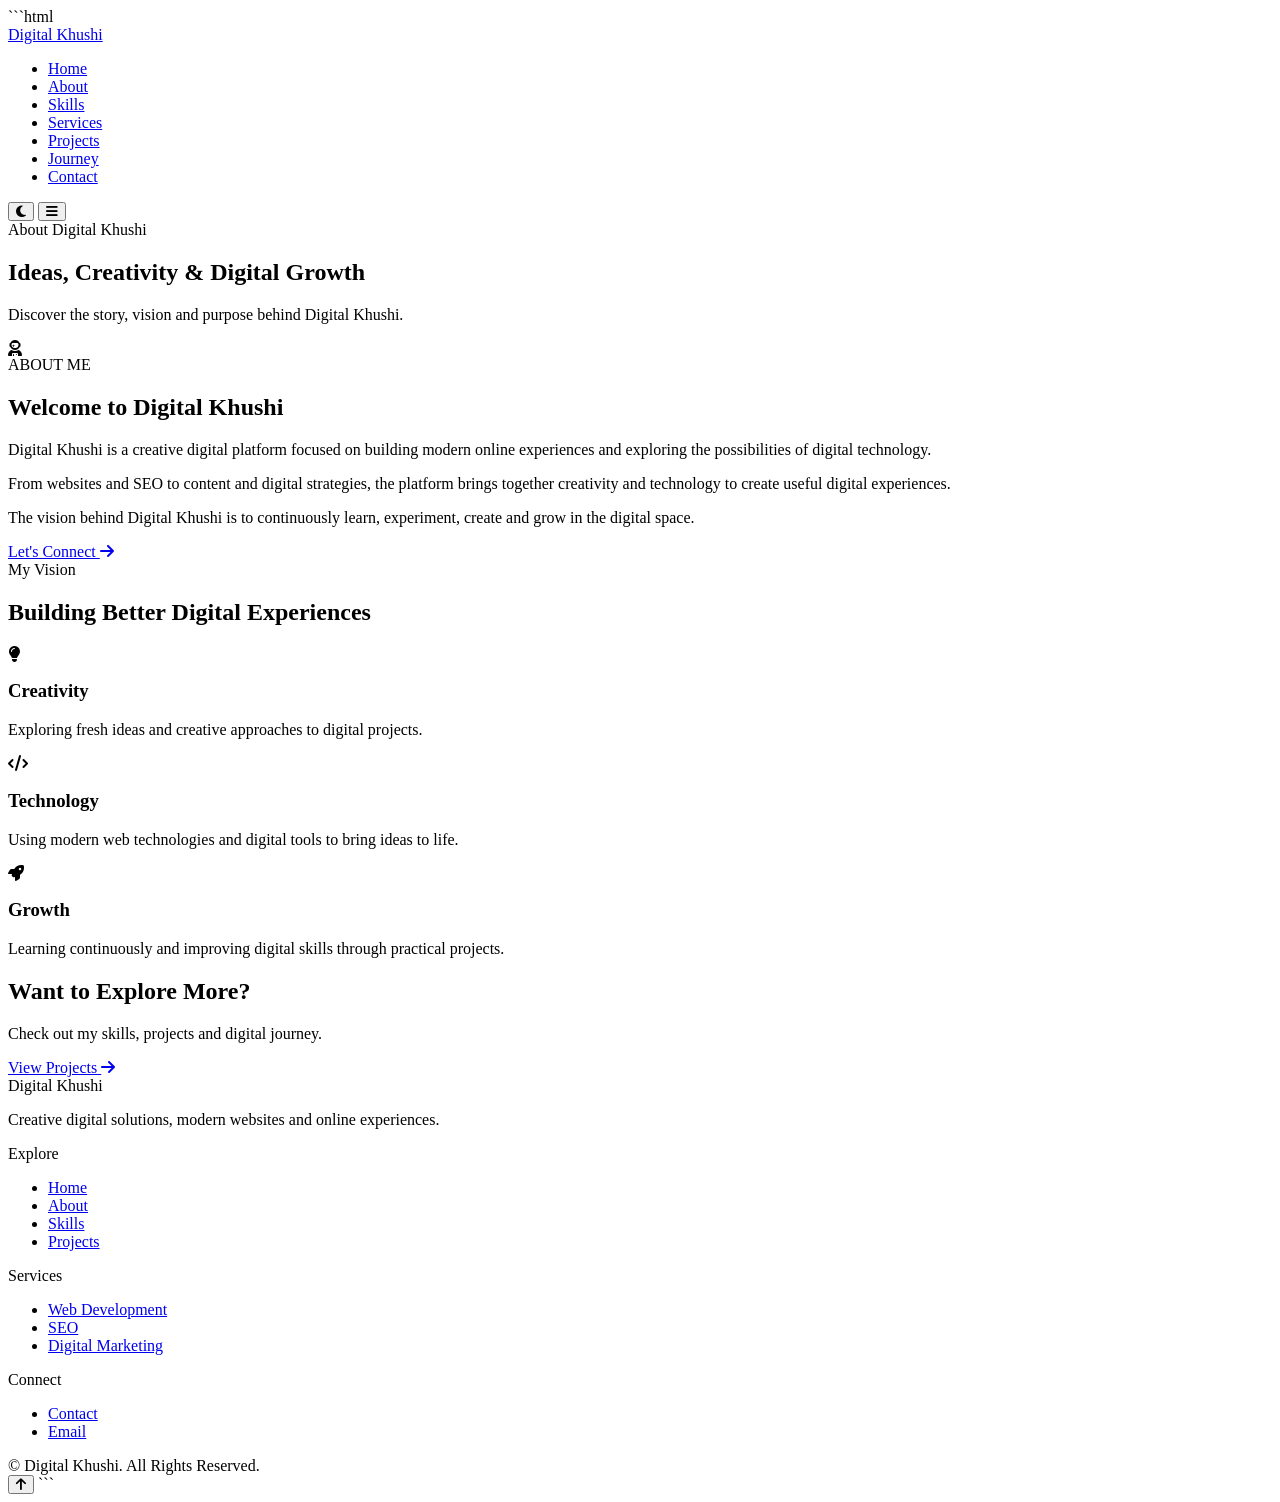
==== about.html @ 75cbb288 "Create about.html" ====
```html
<!DOCTYPE html>
<html lang="en">

<head>

  <meta charset="UTF-8">

  <title>About Digital Khushi | Khushi Gupta</title>

  <meta name="description"
        content="Learn more about Digital Khushi, its creative approach, digital vision and the person behind the platform.">

  <meta name="author" content="Khushi Gupta">
  <meta name="publisher" content="Digital Khushi">
  <meta name="robots" content="index, follow">

  <meta name="viewport"
        content="width=device-width, initial-scale=1.0">

  <link rel="canonical"
        href="https://www.yourwebsite.com/about.html">

  <link rel="icon" href="images/favicon.png">

  <link rel="stylesheet"
        href="https://cdnjs.cloudflare.com/ajax/libs/font-awesome/6.5.2/css/all.min.css">

  <link rel="stylesheet" href="css/style.css">

</head>

<body>

<div id="progressBar"></div>

<header>
<nav class="navbar">

<a href="index.html" class="logo">
Digital Khushi
</a>

<ul class="nav-links" id="navLinks">

<li><a href="index.html">Home</a></li>
<li><a class="active" href="about.html">About</a></li>
<li><a href="skills.html">Skills</a></li>
<li><a href="services.html">Services</a></li>
<li><a href="projects.html">Projects</a></li>
<li><a href="journey.html">Journey</a></li>
<li><a href="contact.html">Contact</a></li>

</ul>

<div class="nav-buttons">

<button id="themeBtn"
class="theme-btn">
<i class="fa-solid fa-moon"></i>
</button>

<button id="menuBtn"
class="menu-btn">
<i class="fa-solid fa-bars"></i>
</button>

</div>

</nav>
</header>


<main>

<section class="page-hero">

<div class="container">

<div class="section-heading reveal">

<span>About Digital Khushi</span>

<h1>
Ideas,
<span class="gradient-text">
Creativity & Digital Growth
</span>
</h1>

<p>
Discover the story, vision and purpose behind Digital Khushi.
</p>

</div>

</div>

</section>


<section>

<div class="container">

<div class="about-grid">

<div class="about-image reveal">
<i class="fa-solid fa-user-astronaut"></i>
</div>


<div class="about-content reveal">

<span class="gradient-text">
ABOUT ME
</span>

<h2>
Welcome to Digital Khushi
</h2>

<p>
Digital Khushi is a creative digital platform focused on
building modern online experiences and exploring the
possibilities of digital technology.
</p>

<p>
From websites and SEO to content and digital strategies,
the platform brings together creativity and technology
to create useful digital experiences.
</p>

<p>
The vision behind Digital Khushi is to continuously learn,
experiment, create and grow in the digital space.
</p>

<a href="contact.html"
class="btn btn-primary">
Let's Connect
<i class="fa-solid fa-arrow-right"></i>
</a>

</div>

</div>

</div>

</section>


<section>

<div class="container">

<div class="section-heading reveal">

<span>My Vision</span>

<h2>
Building Better
<span class="gradient-text">
Digital Experiences
</span>
</h2>

</div>


<div class="why-grid">

<div class="why-card reveal">

<i class="fa-solid fa-lightbulb"></i>

<h3>Creativity</h3>

<p>
Exploring fresh ideas and creative approaches
to digital projects.
</p>

</div>


<div class="why-card reveal">

<i class="fa-solid fa-code"></i>

<h3>Technology</h3>

<p>
Using modern web technologies and digital tools
to bring ideas to life.
</p>

</div>


<div class="why-card reveal">

<i class="fa-solid fa-rocket"></i>

<h3>Growth</h3>

<p>
Learning continuously and improving digital skills
through practical projects.
</p>

</div>

</div>

</div>

</section>


<section class="cta">

<div class="cta-box reveal">

<h2>
Want to Explore More?
</h2>

<p>
Check out my skills, projects and digital journey.
</p>

<a href="projects.html"
class="btn">
View Projects
<i class="fa-solid fa-arrow-right"></i>
</a>

</div>

</section>

</main>


<footer>

<div class="footer-grid">

<div class="footer-brand">

<div class="logo">
Digital Khushi
</div>

<p>
Creative digital solutions, modern websites
and online experiences.
</p>

</div>


<div>

<div class="footer-title">
Explore
</div>

<ul class="footer-links">

<li><a href="index.html">Home</a></li>
<li><a href="about.html">About</a></li>
<li><a href="skills.html">Skills</a></li>
<li><a href="projects.html">Projects</a></li>

</ul>

</div>


<div>

<div class="footer-title">
Services
</div>

<ul class="footer-links">

<li><a href="services.html">Web Development</a></li>
<li><a href="services.html">SEO</a></li>
<li><a href="services.html">Digital Marketing</a></li>

</ul>

</div>


<div>

<div class="footer-title">
Connect
</div>

<ul class="footer-links">

<li><a href="contact.html">Contact</a></li>

<li>
<a href="mailto:your-email@example.com">
Email
</a>
</li>

</ul>

</div>

</div>


<div class="copyright">
© <span id="year"></span> Digital Khushi.
All Rights Reserved.
</div>

</footer>


<button id="backTop">
<i class="fa-solid fa-arrow-up"></i>
</button>

<script src="js/script.js"></script>

</body>
</html>
```
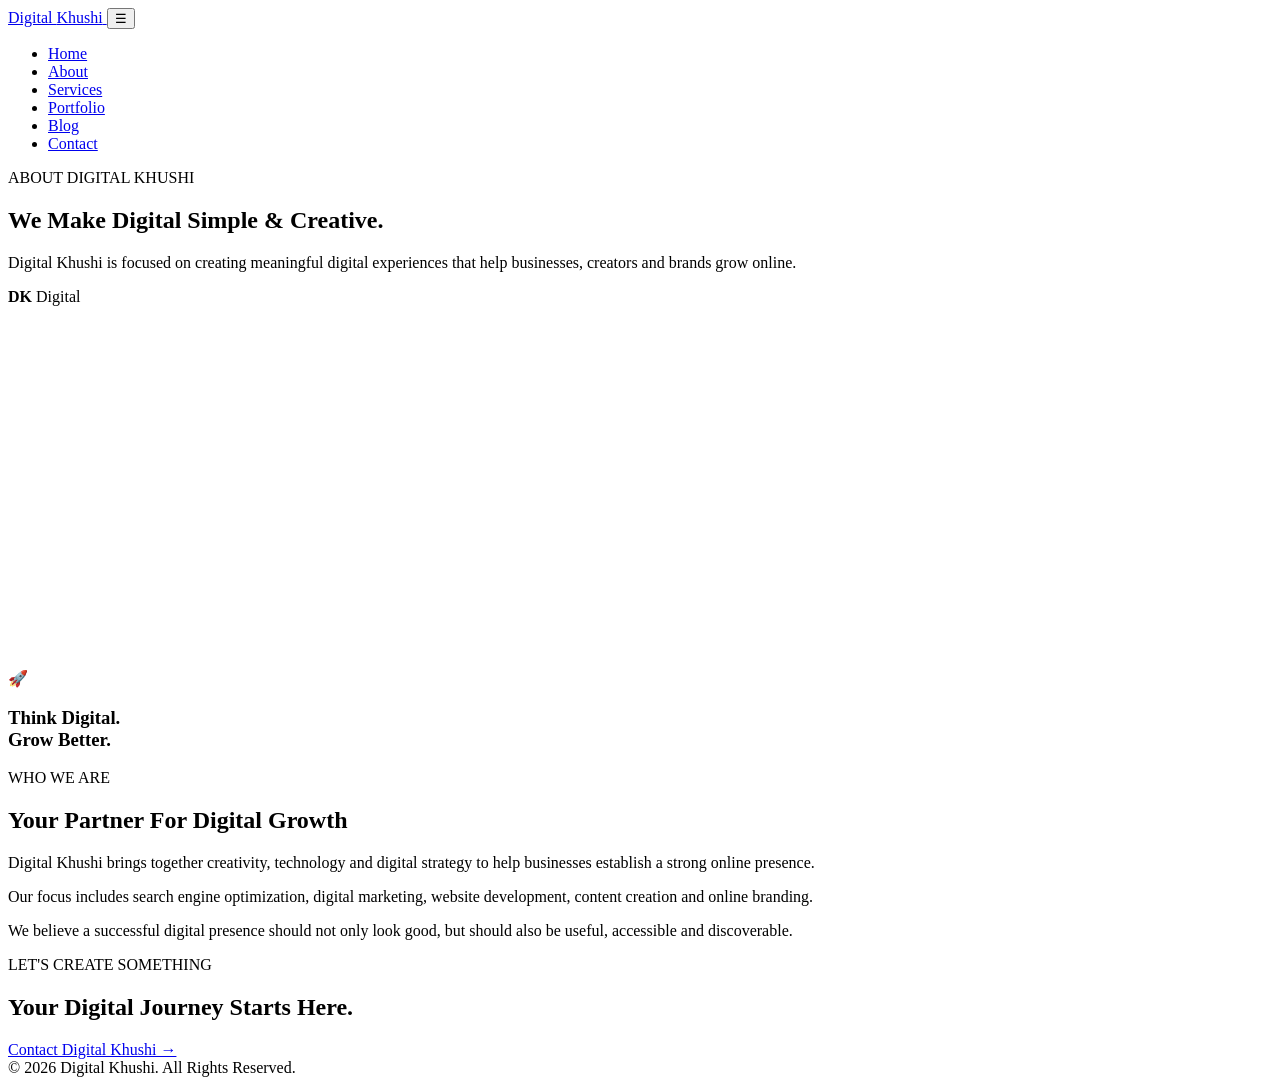
==== commit b7df2659: "Update about.html" ====
--- a/about.html
+++ b/about.html
@@ -1,147 +1,91 @@
-```html
 <!DOCTYPE html>
 <html lang="en">
-
 <head>
 
-  <meta charset="UTF-8">
+<meta charset="UTF-8">
 
-  <title>About Digital Khushi | Khushi Gupta</title>
+<meta name="viewport" content="width=device-width, initial-scale=1.0">
 
-  <meta name="description"
-        content="Learn more about Digital Khushi, its creative approach, digital vision and the person behind the platform.">
+<title>About Digital Khushi | Digital Marketing & SEO</title>
 
-  <meta name="author" content="Khushi Gupta">
-  <meta name="publisher" content="Digital Khushi">
-  <meta name="robots" content="index, follow">
+<meta name="description"
+content="Learn about Digital Khushi, a digital solutions platform focused on SEO, digital marketing, website development, content creation and online branding.">
 
-  <meta name="viewport"
-        content="width=device-width, initial-scale=1.0">
+<meta name="robots" content="index, follow">
 
-  <link rel="canonical"
-        href="https://www.yourwebsite.com/about.html">
+<link rel="canonical" href="https://www.digitalkhushi.com/about.html">
 
-  <link rel="icon" href="images/favicon.png">
+<link rel="stylesheet" href="css/style.css">
 
-  <link rel="stylesheet"
-        href="https://cdnjs.cloudflare.com/ajax/libs/font-awesome/6.5.2/css/all.min.css">
-
-  <link rel="stylesheet" href="css/style.css">
+<link href="https://fonts.googleapis.com/css2?family=Poppins:wght@300;400;500;600;700;800&display=swap"
+rel="stylesheet">
 
 </head>
 
 <body>
 
-<div id="progressBar"></div>
+<header class="header">
 
-<header>
-<nav class="navbar">
+<nav class="navbar container">
 
 <a href="index.html" class="logo">
-Digital Khushi
+Digital <span>Khushi</span>
 </a>
+
+<button class="menu-toggle" onclick="toggleMenu()">☰</button>
 
 <ul class="nav-links" id="navLinks">
 
 <li><a href="index.html">Home</a></li>
-<li><a class="active" href="about.html">About</a></li>
-<li><a href="skills.html">Skills</a></li>
+
+<li><a href="about.html" class="active">About</a></li>
+
 <li><a href="services.html">Services</a></li>
-<li><a href="projects.html">Projects</a></li>
-<li><a href="journey.html">Journey</a></li>
-<li><a href="contact.html">Contact</a></li>
+
+<li><a href="portfolio.html">Portfolio</a></li>
+
+<li><a href="blog.html">Blog</a></li>
+
+<li><a href="contact.html" class="nav-btn">Contact</a></li>
 
 </ul>
 
-<div class="nav-buttons">
+</nav>
 
-<button id="themeBtn"
-class="theme-btn">
-<i class="fa-solid fa-moon"></i>
-</button>
-
-<button id="menuBtn"
-class="menu-btn">
-<i class="fa-solid fa-bars"></i>
-</button>
-
-</div>
-
-</nav>
 </header>
 
 
-<main>
+<section class="hero" style="min-height:500px;">
 
-<section class="page-hero">
+<div class="container hero-content">
 
-<div class="container">
+<div class="hero-text reveal">
 
-<div class="section-heading reveal">
-
-<span>About Digital Khushi</span>
+<span class="hero-tag">ABOUT DIGITAL KHUSHI</span>
 
 <h1>
-Ideas,
-<span class="gradient-text">
-Creativity & Digital Growth
-</span>
+We Make Digital
+<span>Simple & Creative.</span>
 </h1>
 
 <p>
-Discover the story, vision and purpose behind Digital Khushi.
+Digital Khushi is focused on creating meaningful digital experiences
+that help businesses, creators and brands grow online.
 </p>
 
 </div>
 
+<div class="hero-card reveal">
+
+<div class="main-circle">
+
+<div class="circle-content">
+
+<strong>DK</strong>
+
+<span>Digital</span>
+
 </div>
-
-</section>
-
-
-<section>
-
-<div class="container">
-
-<div class="about-grid">
-
-<div class="about-image reveal">
-<i class="fa-solid fa-user-astronaut"></i>
-</div>
-
-
-<div class="about-content reveal">
-
-<span class="gradient-text">
-ABOUT ME
-</span>
-
-<h2>
-Welcome to Digital Khushi
-</h2>
-
-<p>
-Digital Khushi is a creative digital platform focused on
-building modern online experiences and exploring the
-possibilities of digital technology.
-</p>
-
-<p>
-From websites and SEO to content and digital strategies,
-the platform brings together creativity and technology
-to create useful digital experiences.
-</p>
-
-<p>
-The vision behind Digital Khushi is to continuously learn,
-experiment, create and grow in the digital space.
-</p>
-
-<a href="contact.html"
-class="btn btn-primary">
-Let's Connect
-<i class="fa-solid fa-arrow-right"></i>
-</a>
 
 </div>
 
@@ -152,66 +96,41 @@
 </section>
 
 
-<section>
+<section class="section">
 
-<div class="container">
+<div class="container two-column">
 
-<div class="section-heading reveal">
+<div class="gradient-box reveal">
 
-<span>My Vision</span>
+<div class="big-icon">🚀</div>
 
-<h2>
-Building Better
-<span class="gradient-text">
-Digital Experiences
-</span>
-</h2>
+<h3>Think Digital.<br>Grow Better.</h3>
 
 </div>
 
+<div class="section-content reveal">
 
-<div class="why-grid">
+<span class="section-tag">WHO WE ARE</span>
 
-<div class="why-card reveal">
-
-<i class="fa-solid fa-lightbulb"></i>
-
-<h3>Creativity</h3>
+<h2>
+Your Partner For
+<span>Digital Growth</span>
+</h2>
 
 <p>
-Exploring fresh ideas and creative approaches
-to digital projects.
+Digital Khushi brings together creativity, technology and digital
+strategy to help businesses establish a strong online presence.
 </p>
 
-</div>
-
-
-<div class="why-card reveal">
-
-<i class="fa-solid fa-code"></i>
-
-<h3>Technology</h3>
+<p>
+Our focus includes search engine optimization, digital marketing,
+website development, content creation and online branding.
+</p>
 
 <p>
-Using modern web technologies and digital tools
-to bring ideas to life.
+We believe a successful digital presence should not only look good,
+but should also be useful, accessible and discoverable.
 </p>
-
-</div>
-
-
-<div class="why-card reveal">
-
-<i class="fa-solid fa-rocket"></i>
-
-<h3>Growth</h3>
-
-<p>
-Learning continuously and improving digital skills
-through practical projects.
-</p>
-
-</div>
 
 </div>
 
@@ -220,121 +139,37 @@
 </section>
 
 
-<section class="cta">
+<section class="cta-section">
 
-<div class="cta-box reveal">
+<div class="container cta-content">
+
+<span>LET'S CREATE SOMETHING</span>
 
 <h2>
-Want to Explore More?
+Your Digital Journey
+<strong>Starts Here.</strong>
 </h2>
 
-<p>
-Check out my skills, projects and digital journey.
-</p>
-
-<a href="projects.html"
-class="btn">
-View Projects
-<i class="fa-solid fa-arrow-right"></i>
+<a href="contact.html" class="btn white-btn">
+Contact Digital Khushi →
 </a>
 
 </div>
 
 </section>
 
-</main>
 
+<footer class="footer">
 
-<footer>
+<div class="copyright">
 
-<div class="footer-grid">
-
-<div class="footer-brand">
-
-<div class="logo">
-Digital Khushi
-</div>
-
-<p>
-Creative digital solutions, modern websites
-and online experiences.
-</p>
+© 2026 Digital Khushi. All Rights Reserved.
 
 </div>
 
-
-<div>
-
-<div class="footer-title">
-Explore
-</div>
-
-<ul class="footer-links">
-
-<li><a href="index.html">Home</a></li>
-<li><a href="about.html">About</a></li>
-<li><a href="skills.html">Skills</a></li>
-<li><a href="projects.html">Projects</a></li>
-
-</ul>
-
-</div>
-
-
-<div>
-
-<div class="footer-title">
-Services
-</div>
-
-<ul class="footer-links">
-
-<li><a href="services.html">Web Development</a></li>
-<li><a href="services.html">SEO</a></li>
-<li><a href="services.html">Digital Marketing</a></li>
-
-</ul>
-
-</div>
-
-
-<div>
-
-<div class="footer-title">
-Connect
-</div>
-
-<ul class="footer-links">
-
-<li><a href="contact.html">Contact</a></li>
-
-<li>
-<a href="mailto:your-email@example.com">
-Email
-</a>
-</li>
-
-</ul>
-
-</div>
-
-</div>
-
-
-<div class="copyright">
-© <span id="year"></span> Digital Khushi.
-All Rights Reserved.
-</div>
-
 </footer>
-
-
-<button id="backTop">
-<i class="fa-solid fa-arrow-up"></i>
-</button>
 
 <script src="js/script.js"></script>
 
 </body>
 </html>
-```
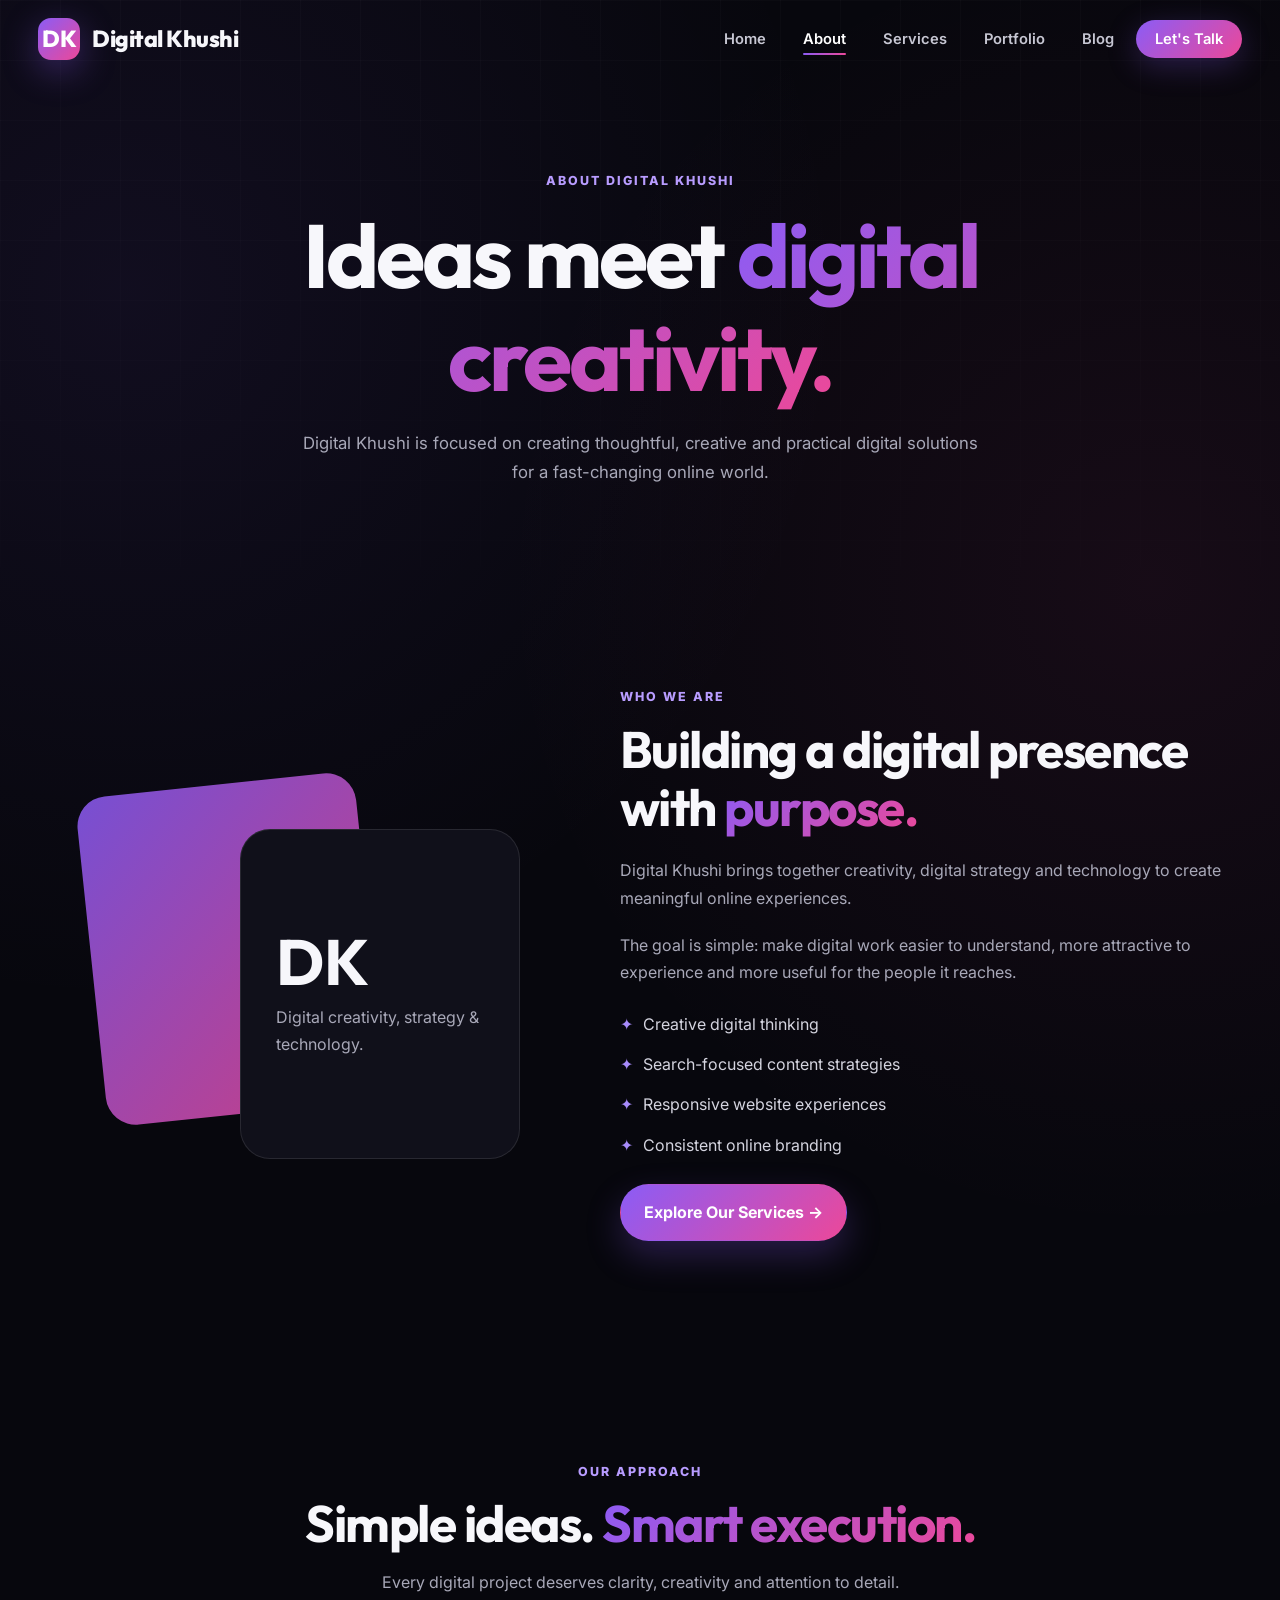
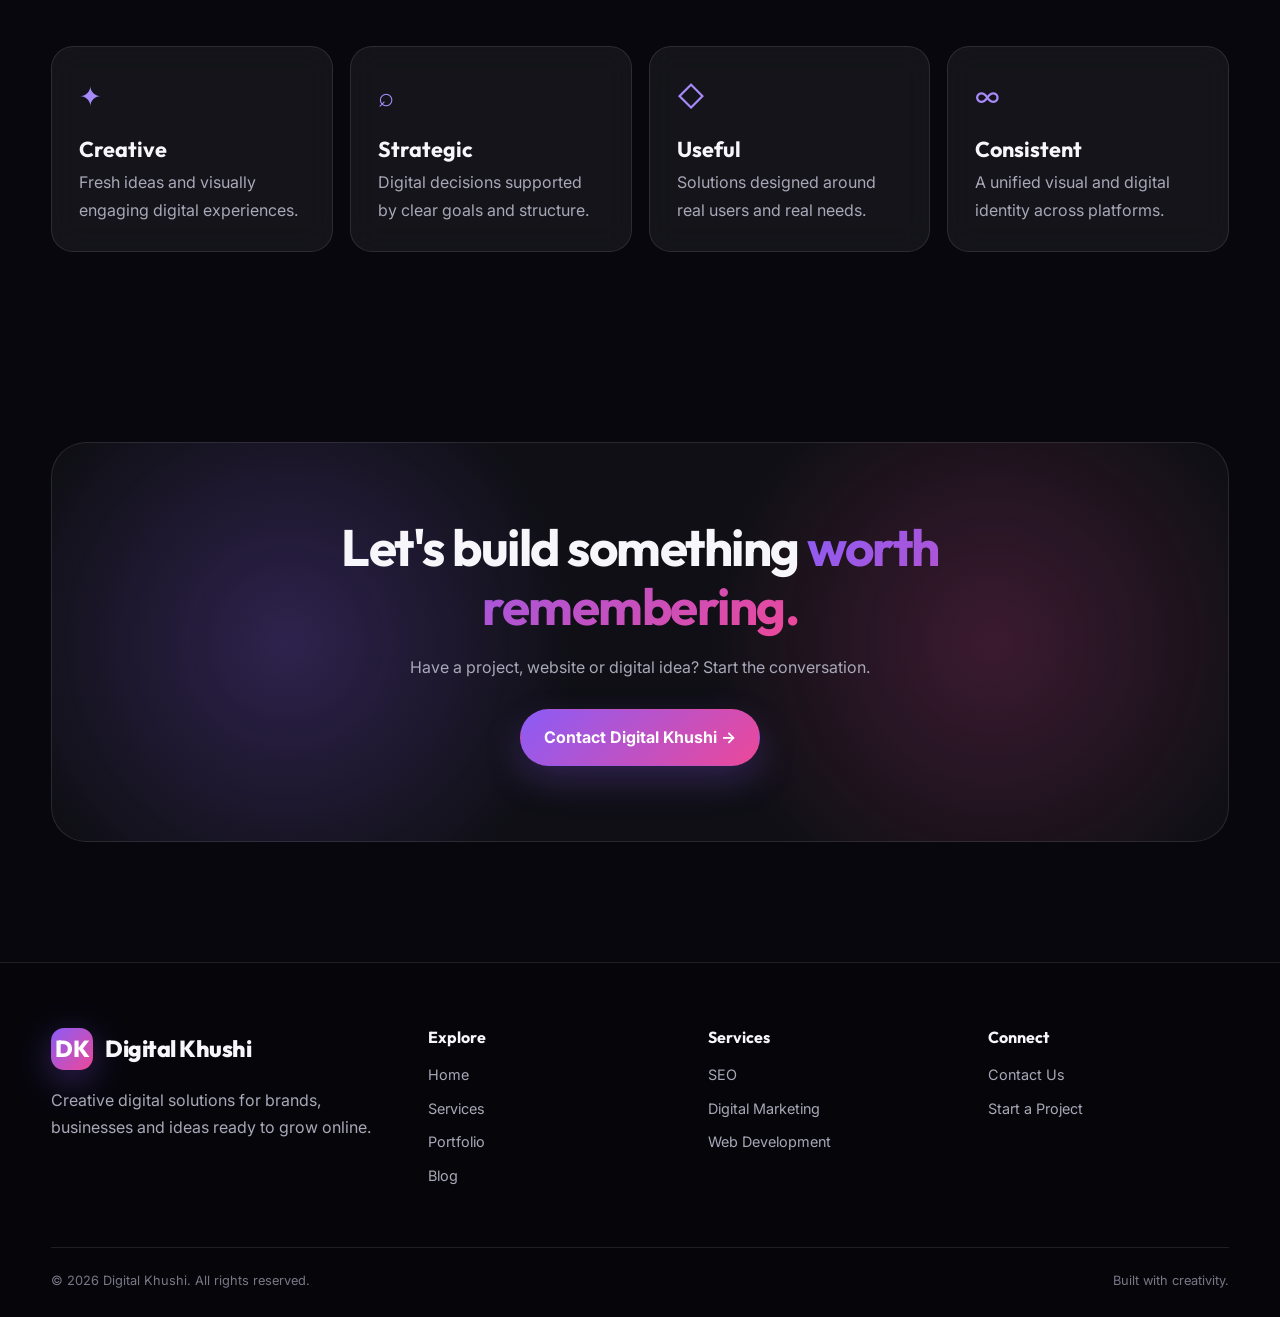
==== commit c9ca136d: "Update about.html" ====
--- a/about.html
+++ b/about.html
@@ -1,91 +1,151 @@
 <!DOCTYPE html>
 <html lang="en">
+
 <head>
 
 <meta charset="UTF-8">
 
-<meta name="viewport" content="width=device-width, initial-scale=1.0">
-
-<title>About Digital Khushi | Digital Marketing & SEO</title>
+<meta name="viewport"
+      content="width=device-width, initial-scale=1.0">
+
+<title>About Digital Khushi | Creative Digital Solutions</title>
 
 <meta name="description"
-content="Learn about Digital Khushi, a digital solutions platform focused on SEO, digital marketing, website development, content creation and online branding.">
-
-<meta name="robots" content="index, follow">
-
-<link rel="canonical" href="https://www.digitalkhushi.com/about.html">
-
-<link rel="stylesheet" href="css/style.css">
-
-<link href="https://fonts.googleapis.com/css2?family=Poppins:wght@300;400;500;600;700;800&display=swap"
-rel="stylesheet">
+      content="Learn about Digital Khushi and our approach to digital marketing, SEO, web development, content creation and online branding.">
+
+<meta name="keywords"
+      content="about Digital Khushi, digital marketing, SEO, web development, online branding">
+
+<meta name="robots"
+      content="index, follow">
+
+<link rel="canonical"
+      href="https://www.digitalkhushi.com/about.html">
+
+<link rel="stylesheet"
+      href="css/style.css">
 
 </head>
 
 <body>
 
-<header class="header">
-
-<nav class="navbar container">
+
+<header class="navbar">
+
+<div class="nav-container">
 
 <a href="index.html" class="logo">
-Digital <span>Khushi</span>
+<span class="logo-mark">DK</span>
+Digital Khushi
 </a>
 
-<button class="menu-toggle" onclick="toggleMenu()">☰</button>
-
-<ul class="nav-links" id="navLinks">
+<button class="menu-toggle">☰</button>
+
+<ul class="nav-links">
 
 <li><a href="index.html">Home</a></li>
-
 <li><a href="about.html" class="active">About</a></li>
-
 <li><a href="services.html">Services</a></li>
-
 <li><a href="portfolio.html">Portfolio</a></li>
-
 <li><a href="blog.html">Blog</a></li>
-
-<li><a href="contact.html" class="nav-btn">Contact</a></li>
+<li><a href="contact.html" class="nav-cta">Let's Talk</a></li>
 
 </ul>
 
-</nav>
+</div>
 
 </header>
 
 
-<section class="hero" style="min-height:500px;">
-
-<div class="container hero-content">
-
-<div class="hero-text reveal">
-
-<span class="hero-tag">ABOUT DIGITAL KHUSHI</span>
+<main>
+
+
+<section class="page-hero">
+
+<div class="container">
+
+<div class="page-hero-content reveal">
+
+<div class="section-tag">About Digital Khushi</div>
 
 <h1>
-We Make Digital
-<span>Simple & Creative.</span>
+Ideas meet
+<span class="gradient-text">digital creativity.</span>
 </h1>
 
 <p>
-Digital Khushi is focused on creating meaningful digital experiences
-that help businesses, creators and brands grow online.
-</p>
-
-</div>
-
-<div class="hero-card reveal">
-
-<div class="main-circle">
-
-<div class="circle-content">
+Digital Khushi is focused on creating thoughtful,
+creative and practical digital solutions for a
+fast-changing online world.
+</p>
+
+</div>
+
+</div>
+
+</section>
+
+
+<section class="section">
+
+<div class="container">
+
+<div class="about-grid">
+
+<div class="about-visual reveal">
+
+<div class="about-box"></div>
+
+<div class="about-box-inner">
 
 <strong>DK</strong>
 
-<span>Digital</span>
-
-</div>
+<span>
+Digital creativity,
+strategy & technology.
+</span>
+
+</div>
+
+</div>
+
+
+<div class="about-text reveal">
+
+<div class="section-tag">
+Who We Are
+</div>
+
+<h2>
+Building a digital presence
+with <span class="gradient-text">purpose.</span>
+</h2>
+
+<p>
+Digital Khushi brings together creativity, digital
+strategy and technology to create meaningful online
+experiences.
+</p>
+
+<p>
+The goal is simple: make digital work easier to
+understand, more attractive to experience and more
+useful for the people it reaches.
+</p>
+
+<ul class="about-list">
+
+<li>Creative digital thinking</li>
+<li>Search-focused content strategies</li>
+<li>Responsive website experiences</li>
+<li>Consistent online branding</li>
+
+</ul>
+
+<a href="services.html"
+   class="btn btn-primary">
+Explore Our Services →
+</a>
 
 </div>
 
@@ -98,39 +158,79 @@
 
 <section class="section">
 
-<div class="container two-column">
-
-<div class="gradient-box reveal">
-
-<div class="big-icon">🚀</div>
-
-<h3>Think Digital.<br>Grow Better.</h3>
-
-</div>
-
-<div class="section-content reveal">
-
-<span class="section-tag">WHO WE ARE</span>
+<div class="container">
+
+<div class="section-header center reveal">
+
+<div class="section-tag">
+Our Approach
+</div>
 
 <h2>
-Your Partner For
-<span>Digital Growth</span>
+Simple ideas.
+<span class="gradient-text">Smart execution.</span>
 </h2>
 
 <p>
-Digital Khushi brings together creativity, technology and digital
-strategy to help businesses establish a strong online presence.
-</p>
-
-<p>
-Our focus includes search engine optimization, digital marketing,
-website development, content creation and online branding.
-</p>
-
-<p>
-We believe a successful digital presence should not only look good,
-but should also be useful, accessible and discoverable.
-</p>
+Every digital project deserves clarity,
+creativity and attention to detail.
+</p>
+
+</div>
+
+
+<div class="features-grid">
+
+<div class="card feature-card reveal">
+
+<div class="feature-icon">✦</div>
+
+<h3>Creative</h3>
+
+<p>
+Fresh ideas and visually engaging digital experiences.
+</p>
+
+</div>
+
+
+<div class="card feature-card reveal">
+
+<div class="feature-icon">⌕</div>
+
+<h3>Strategic</h3>
+
+<p>
+Digital decisions supported by clear goals and structure.
+</p>
+
+</div>
+
+
+<div class="card feature-card reveal">
+
+<div class="feature-icon">◇</div>
+
+<h3>Useful</h3>
+
+<p>
+Solutions designed around real users and real needs.
+</p>
+
+</div>
+
+
+<div class="card feature-card reveal">
+
+<div class="feature-icon">∞</div>
+
+<h3>Consistent</h3>
+
+<p>
+A unified visual and digital identity across platforms.
+</p>
+
+</div>
 
 </div>
 
@@ -141,33 +241,100 @@
 
 <section class="cta-section">
 
-<div class="container cta-content">
-
-<span>LET'S CREATE SOMETHING</span>
+<div class="container">
+
+<div class="cta-box reveal">
 
 <h2>
-Your Digital Journey
-<strong>Starts Here.</strong>
+Let's build something
+<span class="gradient-text">worth remembering.</span>
 </h2>
 
-<a href="contact.html" class="btn white-btn">
+<p>
+Have a project, website or digital idea?
+Start the conversation.
+</p>
+
+<a href="contact.html"
+   class="btn btn-primary">
 Contact Digital Khushi →
 </a>
 
 </div>
 
+</div>
+
 </section>
 
-
-<footer class="footer">
-
-<div class="copyright">
-
-© 2026 Digital Khushi. All Rights Reserved.
+</main>
+
+
+<footer>
+
+<div class="container">
+
+<div class="footer-grid">
+
+<div class="footer-brand">
+
+<a href="index.html" class="logo">
+<span class="logo-mark">DK</span>
+Digital Khushi
+</a>
+
+<p>
+Creative digital solutions for brands,
+businesses and ideas ready to grow online.
+</p>
+
+</div>
+
+<div class="footer-column">
+
+<h4>Explore</h4>
+
+<a href="index.html">Home</a>
+<a href="services.html">Services</a>
+<a href="portfolio.html">Portfolio</a>
+<a href="blog.html">Blog</a>
+
+</div>
+
+<div class="footer-column">
+
+<h4>Services</h4>
+
+<a href="services.html">SEO</a>
+<a href="services.html">Digital Marketing</a>
+<a href="services.html">Web Development</a>
+
+</div>
+
+<div class="footer-column">
+
+<h4>Connect</h4>
+
+<a href="contact.html">Contact Us</a>
+<a href="contact.html">Start a Project</a>
+
+</div>
+
+</div>
+
+<div class="footer-bottom">
+
+<span>© 2026 Digital Khushi. All rights reserved.</span>
+
+<span>Built with creativity.</span>
+
+</div>
 
 </div>
 
 </footer>
+
+
+<button class="scroll-top">↑</button>
 
 <script src="js/script.js"></script>
 
--- a/css/style.css
+++ b/css/style.css
@@ -0,0 +1,1230 @@
+/* =========================================================
+   DIGITAL KHUSHI — PREMIUM WEBSITE DESIGN
+   ========================================================= */
+
+@import url('https://fonts.googleapis.com/css2?family=Inter:wght@400;500;600;700;800&family=Outfit:wght@400;500;600;700;800&display=swap');
+
+:root {
+    --bg: #07070d;
+    --bg-soft: #0d0d17;
+    --card: rgba(255, 255, 255, 0.055);
+    --card-hover: rgba(255, 255, 255, 0.085);
+    --border: rgba(255, 255, 255, 0.10);
+
+    --text: #f7f7fb;
+    --muted: #a8a8b8;
+
+    --purple: #8b5cf6;
+    --pink: #ec4899;
+    --blue: #38bdf8;
+    --cyan: #22d3ee;
+
+    --gradient: linear-gradient(135deg, #8b5cf6, #ec4899);
+    --gradient-blue: linear-gradient(135deg, #38bdf8, #8b5cf6);
+
+    --shadow: 0 25px 70px rgba(0, 0, 0, 0.45);
+
+    --container: 1180px;
+    --radius: 22px;
+}
+
+/* =========================
+   RESET
+========================= */
+
+* {
+    margin: 0;
+    padding: 0;
+    box-sizing: border-box;
+}
+
+html {
+    scroll-behavior: smooth;
+    scroll-padding-top: 90px;
+}
+
+body {
+    font-family: "Inter", sans-serif;
+    background:
+        radial-gradient(circle at 10% 10%, rgba(139, 92, 246, 0.08), transparent 25%),
+        radial-gradient(circle at 90% 20%, rgba(236, 72, 153, 0.07), transparent 25%),
+        var(--bg);
+    color: var(--text);
+    line-height: 1.7;
+    overflow-x: hidden;
+}
+
+body::before {
+    content: "";
+    position: fixed;
+    inset: 0;
+    pointer-events: none;
+    z-index: -1;
+    background-image:
+        linear-gradient(rgba(255,255,255,0.018) 1px, transparent 1px),
+        linear-gradient(90deg, rgba(255,255,255,0.018) 1px, transparent 1px);
+    background-size: 60px 60px;
+    mask-image: linear-gradient(to bottom, black, transparent 90%);
+}
+
+a {
+    color: inherit;
+    text-decoration: none;
+}
+
+img {
+    max-width: 100%;
+    display: block;
+}
+
+button,
+input,
+textarea,
+select {
+    font: inherit;
+}
+
+button {
+    cursor: pointer;
+}
+
+.container {
+    width: min(92%, var(--container));
+    margin: auto;
+}
+
+section {
+    position: relative;
+}
+
+/* =========================
+   TYPOGRAPHY
+========================= */
+
+h1,
+h2,
+h3,
+h4 {
+    font-family: "Outfit", sans-serif;
+    line-height: 1.15;
+}
+
+h1 {
+    font-size: clamp(3rem, 7vw, 6rem);
+    letter-spacing: -3px;
+}
+
+h2 {
+    font-size: clamp(2.2rem, 4vw, 3.8rem);
+    letter-spacing: -1.5px;
+}
+
+h3 {
+    font-size: 1.35rem;
+}
+
+p {
+    color: var(--muted);
+}
+
+/* =========================
+   NAVBAR
+========================= */
+
+.navbar {
+    position: fixed;
+    top: 0;
+    left: 0;
+    width: 100%;
+    z-index: 1000;
+    padding: 18px 0;
+    transition: 0.35s ease;
+}
+
+.navbar.scrolled {
+    padding: 11px 0;
+    background: rgba(7, 7, 13, 0.78);
+    backdrop-filter: blur(20px);
+    border-bottom: 1px solid var(--border);
+}
+
+.nav-container {
+    width: min(94%, 1250px);
+    margin: auto;
+    display: flex;
+    align-items: center;
+    justify-content: space-between;
+}
+
+.logo {
+    display: flex;
+    align-items: center;
+    gap: 12px;
+    font-family: "Outfit", sans-serif;
+    font-size: 1.45rem;
+    font-weight: 800;
+    letter-spacing: -0.5px;
+}
+
+.logo-mark {
+    width: 42px;
+    height: 42px;
+    border-radius: 13px;
+    display: grid;
+    place-items: center;
+    background: var(--gradient);
+    color: white;
+    font-weight: 800;
+    box-shadow: 0 10px 35px rgba(139, 92, 246, 0.35);
+}
+
+.nav-links {
+    display: flex;
+    align-items: center;
+    gap: 7px;
+    list-style: none;
+}
+
+.nav-links a {
+    position: relative;
+    padding: 9px 15px;
+    color: #c7c7d3;
+    font-size: 0.92rem;
+    font-weight: 600;
+    transition: 0.3s;
+}
+
+.nav-links a::after {
+    content: "";
+    position: absolute;
+    left: 15px;
+    right: 15px;
+    bottom: 2px;
+    height: 2px;
+    border-radius: 20px;
+    background: var(--gradient);
+    transform: scaleX(0);
+    transform-origin: center;
+    transition: 0.3s;
+}
+
+.nav-links a:hover,
+.nav-links a.active {
+    color: white;
+}
+
+.nav-links a:hover::after,
+.nav-links a.active::after {
+    transform: scaleX(1);
+}
+
+.nav-cta {
+    background: var(--gradient) !important;
+    color: white !important;
+    border-radius: 50px;
+    padding: 10px 19px !important;
+    box-shadow: 0 8px 30px rgba(139, 92, 246, 0.25);
+}
+
+.nav-cta::after {
+    display: none;
+}
+
+.menu-toggle {
+    display: none;
+    width: 44px;
+    height: 44px;
+    border: 1px solid var(--border);
+    background: var(--card);
+    color: white;
+    border-radius: 12px;
+    font-size: 1.25rem;
+}
+
+/* =========================
+   GLOBAL BUTTONS
+========================= */
+
+.btn {
+    display: inline-flex;
+    align-items: center;
+    justify-content: center;
+    gap: 9px;
+    padding: 14px 23px;
+    border-radius: 50px;
+    border: 1px solid transparent;
+    font-weight: 700;
+    transition: 0.35s ease;
+}
+
+.btn-primary {
+    color: white;
+    background: var(--gradient);
+    box-shadow: 0 15px 35px rgba(139, 92, 246, 0.25);
+}
+
+.btn-primary:hover {
+    transform: translateY(-4px);
+    box-shadow: 0 20px 45px rgba(236, 72, 153, 0.25);
+}
+
+.btn-outline {
+    color: white;
+    border-color: var(--border);
+    background: rgba(255,255,255,0.03);
+}
+
+.btn-outline:hover {
+    background: rgba(255,255,255,0.09);
+    border-color: rgba(255,255,255,0.2);
+    transform: translateY(-4px);
+}
+
+/* =========================
+   HERO
+========================= */
+
+.hero {
+    min-height: 100vh;
+    padding: 170px 0 100px;
+    display: flex;
+    align-items: center;
+    overflow: hidden;
+}
+
+.hero-content {
+    max-width: 850px;
+    position: relative;
+    z-index: 2;
+}
+
+.eyebrow {
+    display: inline-flex;
+    align-items: center;
+    gap: 8px;
+    padding: 8px 14px;
+    border-radius: 50px;
+    border: 1px solid var(--border);
+    background: rgba(255,255,255,0.04);
+    color: #d8caff;
+    font-size: 0.82rem;
+    font-weight: 700;
+    margin-bottom: 25px;
+}
+
+.eyebrow::before {
+    content: "";
+    width: 7px;
+    height: 7px;
+    border-radius: 50%;
+    background: #a78bfa;
+    box-shadow: 0 0 15px #a78bfa;
+}
+
+.hero h1 span,
+.gradient-text {
+    background: var(--gradient);
+    -webkit-background-clip: text;
+    background-clip: text;
+    color: transparent;
+}
+
+.hero-description {
+    max-width: 700px;
+    margin: 28px 0 35px;
+    font-size: 1.1rem;
+    color: #aaaabb;
+}
+
+.hero-buttons {
+    display: flex;
+    gap: 13px;
+    flex-wrap: wrap;
+}
+
+.hero-glow {
+    position: absolute;
+    width: 500px;
+    height: 500px;
+    border-radius: 50%;
+    filter: blur(100px);
+    opacity: 0.22;
+    pointer-events: none;
+}
+
+.hero-glow.one {
+    background: var(--purple);
+    right: -180px;
+    top: 15%;
+}
+
+.hero-glow.two {
+    background: var(--pink);
+    left: -250px;
+    bottom: -250px;
+}
+
+/* =========================
+   HERO VISUAL
+========================= */
+
+.hero-visual {
+    position: absolute;
+    right: 4%;
+    top: 23%;
+    width: 390px;
+    height: 390px;
+    pointer-events: none;
+}
+
+.orbit {
+    position: absolute;
+    inset: 20px;
+    border: 1px solid rgba(255,255,255,0.09);
+    border-radius: 50%;
+    animation: rotate 18s linear infinite;
+}
+
+.orbit::before,
+.orbit::after {
+    content: "";
+    position: absolute;
+    width: 14px;
+    height: 14px;
+    border-radius: 50%;
+}
+
+.orbit::before {
+    top: 25px;
+    left: 50%;
+    background: var(--purple);
+    box-shadow: 0 0 30px var(--purple);
+}
+
+.orbit::after {
+    right: 35px;
+    bottom: 65px;
+    background: var(--pink);
+    box-shadow: 0 0 30px var(--pink);
+}
+
+.visual-card {
+    position: absolute;
+    inset: 90px;
+    display: grid;
+    place-items: center;
+    border-radius: 35px;
+    background: rgba(255,255,255,0.055);
+    border: 1px solid rgba(255,255,255,0.12);
+    backdrop-filter: blur(20px);
+    box-shadow: var(--shadow);
+}
+
+.visual-logo {
+    width: 115px;
+    height: 115px;
+    border-radius: 30px;
+    display: grid;
+    place-items: center;
+    background: var(--gradient);
+    font-family: "Outfit";
+    font-size: 3rem;
+    font-weight: 800;
+    box-shadow: 0 20px 60px rgba(139,92,246,0.35);
+}
+
+/* =========================
+   PAGE HERO
+========================= */
+
+.page-hero {
+    padding: 170px 0 90px;
+    text-align: center;
+}
+
+.page-hero-content {
+    max-width: 850px;
+    margin: auto;
+}
+
+.page-hero p {
+    max-width: 680px;
+    margin: 20px auto 0;
+    font-size: 1.05rem;
+}
+
+/* =========================
+   SECTION HEADER
+========================= */
+
+.section {
+    padding: 110px 0;
+}
+
+.section-header {
+    max-width: 720px;
+    margin-bottom: 50px;
+}
+
+.section-header.center {
+    text-align: center;
+    margin-left: auto;
+    margin-right: auto;
+}
+
+.section-header p {
+    margin-top: 16px;
+}
+
+.section-tag {
+    color: #b89cff;
+    text-transform: uppercase;
+    font-size: 0.78rem;
+    font-weight: 800;
+    letter-spacing: 2px;
+    margin-bottom: 12px;
+}
+
+/* =========================
+   CARDS
+========================= */
+
+.card {
+    background: var(--card);
+    border: 1px solid var(--border);
+    border-radius: var(--radius);
+    backdrop-filter: blur(15px);
+    transition: 0.4s ease;
+}
+
+.card:hover {
+    transform: translateY(-7px);
+    background: var(--card-hover);
+    border-color: rgba(139,92,246,0.28);
+    box-shadow: 0 25px 60px rgba(0,0,0,0.25);
+}
+
+/* =========================
+   ABOUT
+========================= */
+
+.about-grid {
+    display: grid;
+    grid-template-columns: 0.9fr 1.1fr;
+    gap: 70px;
+    align-items: center;
+}
+
+.about-visual {
+    min-height: 430px;
+    position: relative;
+}
+
+.about-box {
+    position: absolute;
+    width: 280px;
+    height: 330px;
+    border-radius: 30px;
+    background: var(--gradient);
+    transform: rotate(-6deg);
+    left: 40px;
+    top: 35px;
+    opacity: 0.85;
+}
+
+.about-box-inner {
+    position: absolute;
+    width: 280px;
+    height: 330px;
+    border-radius: 30px;
+    background: #10101a;
+    border: 1px solid var(--border);
+    right: 30px;
+    bottom: 20px;
+    padding: 35px;
+    display: flex;
+    flex-direction: column;
+    justify-content: center;
+}
+
+.about-box-inner strong {
+    font-family: "Outfit";
+    font-size: 4rem;
+    line-height: 1;
+}
+
+.about-box-inner span {
+    color: var(--muted);
+    margin-top: 10px;
+}
+
+.about-text p {
+    margin: 20px 0;
+}
+
+.about-list {
+    list-style: none;
+    margin: 25px 0;
+}
+
+.about-list li {
+    margin: 13px 0;
+    color: #d4d4df;
+}
+
+.about-list li::before {
+    content: "✦";
+    color: #a78bfa;
+    margin-right: 10px;
+}
+
+/* =========================
+   SERVICES
+========================= */
+
+.services-grid {
+    display: grid;
+    grid-template-columns: repeat(3, 1fr);
+    gap: 20px;
+}
+
+.service-card {
+    padding: 30px;
+    min-height: 250px;
+}
+
+.service-icon {
+    width: 58px;
+    height: 58px;
+    display: grid;
+    place-items: center;
+    border-radius: 17px;
+    background: rgba(139,92,246,0.12);
+    color: #b99cff;
+    font-size: 1.45rem;
+    margin-bottom: 25px;
+    border: 1px solid rgba(139,92,246,0.2);
+}
+
+.service-card p {
+    margin-top: 12px;
+}
+
+.service-number {
+    display: block;
+    color: #626273;
+    font-size: 0.75rem;
+    font-weight: 800;
+    letter-spacing: 2px;
+    margin-bottom: 18px;
+}
+
+/* =========================
+   FEATURES
+========================= */
+
+.features-grid {
+    display: grid;
+    grid-template-columns: repeat(4, 1fr);
+    gap: 17px;
+}
+
+.feature-card {
+    padding: 27px;
+}
+
+.feature-card h3 {
+    margin: 16px 0 8px;
+}
+
+.feature-icon {
+    color: #a78bfa;
+    font-size: 1.7rem;
+}
+
+/* =========================
+   STATS
+========================= */
+
+.stats {
+    padding: 30px 0;
+}
+
+.stats-grid {
+    display: grid;
+    grid-template-columns: repeat(4, 1fr);
+    border: 1px solid var(--border);
+    border-radius: 25px;
+    overflow: hidden;
+    background: rgba(255,255,255,0.025);
+}
+
+.stat {
+    padding: 35px 20px;
+    text-align: center;
+    border-right: 1px solid var(--border);
+}
+
+.stat:last-child {
+    border-right: 0;
+}
+
+.stat-number {
+    font-family: "Outfit";
+    font-size: 2.8rem;
+    font-weight: 800;
+    background: var(--gradient);
+    -webkit-background-clip: text;
+    color: transparent;
+}
+
+.stat-label {
+    color: var(--muted);
+    font-size: 0.9rem;
+}
+
+/* =========================
+   PORTFOLIO
+========================= */
+
+.portfolio-grid {
+    display: grid;
+    grid-template-columns: repeat(2, 1fr);
+    gap: 25px;
+}
+
+.project-card {
+    overflow: hidden;
+}
+
+.project-image {
+    height: 270px;
+    position: relative;
+    display: flex;
+    align-items: flex-end;
+    padding: 25px;
+    background:
+        radial-gradient(circle at 25% 30%, rgba(139,92,246,0.6), transparent 30%),
+        radial-gradient(circle at 80% 70%, rgba(236,72,153,0.45), transparent 35%),
+        #11111c;
+}
+
+.project-image::after {
+    content: "DIGITAL KHUSHI";
+    font-family: "Outfit";
+    font-size: 2.2rem;
+    font-weight: 800;
+    color: rgba(255,255,255,0.08);
+}
+
+.project-content {
+    padding: 25px;
+}
+
+.project-content p {
+    margin: 10px 0 18px;
+}
+
+.project-tags {
+    display: flex;
+    gap: 8px;
+    flex-wrap: wrap;
+}
+
+.tag {
+    padding: 6px 11px;
+    border-radius: 50px;
+    font-size: 0.72rem;
+    color: #cfc1ff;
+    background: rgba(139,92,246,0.09);
+    border: 1px solid rgba(139,92,246,0.18);
+}
+
+/* =========================
+   BLOG
+========================= */
+
+.blog-grid {
+    display: grid;
+    grid-template-columns: repeat(3, 1fr);
+    gap: 22px;
+}
+
+.blog-card {
+    overflow: hidden;
+}
+
+.blog-image {
+    height: 210px;
+    background:
+        linear-gradient(135deg, rgba(139,92,246,0.75), rgba(236,72,153,0.65)),
+        #12121c;
+    position: relative;
+    display: grid;
+    place-items: center;
+}
+
+.blog-image span {
+    font-family: "Outfit";
+    font-size: 2rem;
+    font-weight: 800;
+    color: rgba(255,255,255,0.8);
+}
+
+.blog-content {
+    padding: 25px;
+}
+
+.blog-meta {
+    color: #9c88d9;
+    font-size: 0.76rem;
+    font-weight: 700;
+    text-transform: uppercase;
+    letter-spacing: 1px;
+}
+
+.blog-content h3 {
+    margin: 10px 0;
+}
+
+.read-more {
+    display: inline-block;
+    margin-top: 13px;
+    color: #c1aaff;
+    font-size: 0.88rem;
+    font-weight: 700;
+}
+
+/* =========================
+   CTA
+========================= */
+
+.cta-section {
+    padding: 80px 0 120px;
+}
+
+.cta-box {
+    position: relative;
+    overflow: hidden;
+    padding: 75px 50px;
+    text-align: center;
+    border-radius: 35px;
+    border: 1px solid var(--border);
+    background:
+        radial-gradient(circle at 20% 50%, rgba(139,92,246,0.25), transparent 30%),
+        radial-gradient(circle at 80% 50%, rgba(236,72,153,0.2), transparent 30%),
+        rgba(255,255,255,0.035);
+}
+
+.cta-box h2 {
+    max-width: 700px;
+    margin: auto;
+}
+
+.cta-box p {
+    max-width: 620px;
+    margin: 18px auto 28px;
+}
+
+/* =========================
+   CONTACT
+========================= */
+
+.contact-grid {
+    display: grid;
+    grid-template-columns: 0.8fr 1.2fr;
+    gap: 25px;
+}
+
+.contact-info,
+.contact-form {
+    padding: 35px;
+}
+
+.contact-info-card {
+    display: flex;
+    gap: 15px;
+    align-items: center;
+    padding: 18px 0;
+    border-bottom: 1px solid var(--border);
+}
+
+.contact-info-card:last-child {
+    border-bottom: 0;
+}
+
+.contact-icon {
+    width: 48px;
+    height: 48px;
+    flex-shrink: 0;
+    display: grid;
+    place-items: center;
+    border-radius: 14px;
+    background: rgba(139,92,246,0.12);
+    color: #bca5ff;
+}
+
+.contact-info-card strong {
+    display: block;
+}
+
+.contact-info-card span {
+    color: var(--muted);
+    font-size: 0.88rem;
+}
+
+.form-grid {
+    display: grid;
+    grid-template-columns: 1fr 1fr;
+    gap: 18px;
+}
+
+.form-group {
+    margin-bottom: 18px;
+}
+
+.form-group.full {
+    grid-column: 1 / -1;
+}
+
+.form-group label {
+    display: block;
+    margin-bottom: 8px;
+    color: #d8d8e2;
+    font-size: 0.85rem;
+    font-weight: 600;
+}
+
+.form-group input,
+.form-group textarea,
+.form-group select {
+    width: 100%;
+    padding: 14px 16px;
+    color: white;
+    background: rgba(255,255,255,0.045);
+    border: 1px solid var(--border);
+    border-radius: 13px;
+    outline: none;
+    transition: 0.3s;
+}
+
+.form-group textarea {
+    min-height: 150px;
+    resize: vertical;
+}
+
+.form-group select option {
+    background: #11111b;
+}
+
+.form-group input:focus,
+.form-group textarea:focus,
+.form-group select:focus {
+    border-color: var(--purple);
+    box-shadow: 0 0 0 4px rgba(139,92,246,0.08);
+}
+
+.form-submit {
+    width: 100%;
+}
+
+/* =========================
+   SOCIAL
+========================= */
+
+.social-links {
+    display: flex;
+    gap: 10px;
+    margin-top: 25px;
+}
+
+.social-links a {
+    width: 42px;
+    height: 42px;
+    border-radius: 12px;
+    display: grid;
+    place-items: center;
+    border: 1px solid var(--border);
+    color: #c9c9d4;
+    transition: 0.3s;
+}
+
+.social-links a:hover {
+    transform: translateY(-4px);
+    background: var(--gradient);
+    color: white;
+}
+
+/* =========================
+   FOOTER
+========================= */
+
+footer {
+    padding: 65px 0 25px;
+    border-top: 1px solid var(--border);
+    background: rgba(0,0,0,0.18);
+}
+
+.footer-grid {
+    display: grid;
+    grid-template-columns: 1.4fr 1fr 1fr 1fr;
+    gap: 40px;
+    padding-bottom: 50px;
+}
+
+.footer-brand p {
+    max-width: 340px;
+    margin-top: 17px;
+}
+
+.footer-column h4 {
+    margin-bottom: 17px;
+}
+
+.footer-column a {
+    display: block;
+    color: var(--muted);
+    margin: 9px 0;
+    font-size: 0.9rem;
+    transition: 0.3s;
+}
+
+.footer-column a:hover {
+    color: white;
+    transform: translateX(4px);
+}
+
+.footer-bottom {
+    padding-top: 22px;
+    border-top: 1px solid var(--border);
+    display: flex;
+    justify-content: space-between;
+    gap: 15px;
+    color: #777786;
+    font-size: 0.8rem;
+}
+
+/* =========================
+   REVEAL ANIMATION
+========================= */
+
+.reveal {
+    opacity: 0;
+    transform: translateY(30px);
+    transition: opacity 0.8s ease, transform 0.8s ease;
+}
+
+.reveal.show {
+    opacity: 1;
+    transform: translateY(0);
+}
+
+/* =========================
+   FLOATING BUTTON
+========================= */
+
+.scroll-top {
+    position: fixed;
+    right: 22px;
+    bottom: 22px;
+    width: 45px;
+    height: 45px;
+    border: 1px solid var(--border);
+    border-radius: 13px;
+    background: rgba(20,20,30,0.8);
+    backdrop-filter: blur(15px);
+    color: white;
+    opacity: 0;
+    visibility: hidden;
+    transform: translateY(20px);
+    transition: 0.3s;
+    z-index: 900;
+}
+
+.scroll-top.visible {
+    opacity: 1;
+    visibility: visible;
+    transform: translateY(0);
+}
+
+/* =========================
+   RESPONSIVE
+========================= */
+
+@media (max-width: 1000px) {
+
+    .hero-visual {
+        opacity: 0.35;
+        right: -100px;
+    }
+
+    .services-grid {
+        grid-template-columns: repeat(2, 1fr);
+    }
+
+    .features-grid {
+        grid-template-columns: repeat(2, 1fr);
+    }
+
+    .blog-grid {
+        grid-template-columns: repeat(2, 1fr);
+    }
+
+    .footer-grid {
+        grid-template-columns: repeat(2, 1fr);
+    }
+}
+
+@media (max-width: 780px) {
+
+    .nav-links {
+        position: absolute;
+        top: 75px;
+        left: 4%;
+        right: 4%;
+        padding: 18px;
+        display: none;
+        flex-direction: column;
+        align-items: stretch;
+        background: rgba(12,12,21,0.96);
+        backdrop-filter: blur(25px);
+        border: 1px solid var(--border);
+        border-radius: 20px;
+        box-shadow: var(--shadow);
+    }
+
+    .nav-links.open {
+        display: flex;
+    }
+
+    .nav-links a {
+        padding: 13px 15px;
+    }
+
+    .menu-toggle {
+        display: block;
+    }
+
+    .nav-cta {
+        text-align: center;
+    }
+
+    .hero {
+        padding-top: 145px;
+    }
+
+    .hero h1 {
+        letter-spacing: -2px;
+    }
+
+    .hero-visual {
+        display: none;
+    }
+
+    .about-grid,
+    .contact-grid {
+        grid-template-columns: 1fr;
+    }
+
+    .about-visual {
+        min-height: 370px;
+    }
+
+    .portfolio-grid {
+        grid-template-columns: 1fr;
+    }
+
+    .stats-grid {
+        grid-template-columns: 1fr 1fr;
+    }
+
+    .stat {
+        border-bottom: 1px solid var(--border);
+    }
+
+    .stat:nth-child(2) {
+        border-right: 0;
+    }
+
+    .footer-bottom {
+        flex-direction: column;
+    }
+}
+
+@media (max-width: 580px) {
+
+    h1 {
+        font-size: 2.8rem;
+    }
+
+    h2 {
+        font-size: 2.25rem;
+    }
+
+    .section {
+        padding: 80px 0;
+    }
+
+    .services-grid,
+    .features-grid,
+    .blog-grid,
+    .footer-grid {
+        grid-template-columns: 1fr;
+    }
+
+    .form-grid {
+        grid-template-columns: 1fr;
+    }
+
+    .form-group.full {
+        grid-column: auto;
+    }
+
+    .contact-info,
+    .contact-form {
+        padding: 25px;
+    }
+
+    .cta-box {
+        padding: 55px 25px;
+    }
+
+    .hero-buttons {
+        flex-direction: column;
+        align-items: stretch;
+    }
+
+    .btn {
+        width: 100%;
+    }
+
+    .about-box,
+    .about-box-inner {
+        width: 240px;
+        height: 290px;
+    }
+}
+
+/* =========================
+   REDUCED MOTION
+========================= */
+
+@media (prefers-reduced-motion: reduce) {
+    *,
+    *::before,
+    *::after {
+        animation-duration: 0.01ms !important;
+        transition-duration: 0.01ms !important;
+        scroll-behavior: auto !important;
+    }
+}
+
+@keyframes rotate {
+    from {
+        transform: rotate(0);
+    }
+
+    to {
+        transform: rotate(360deg);
+    }
+}
